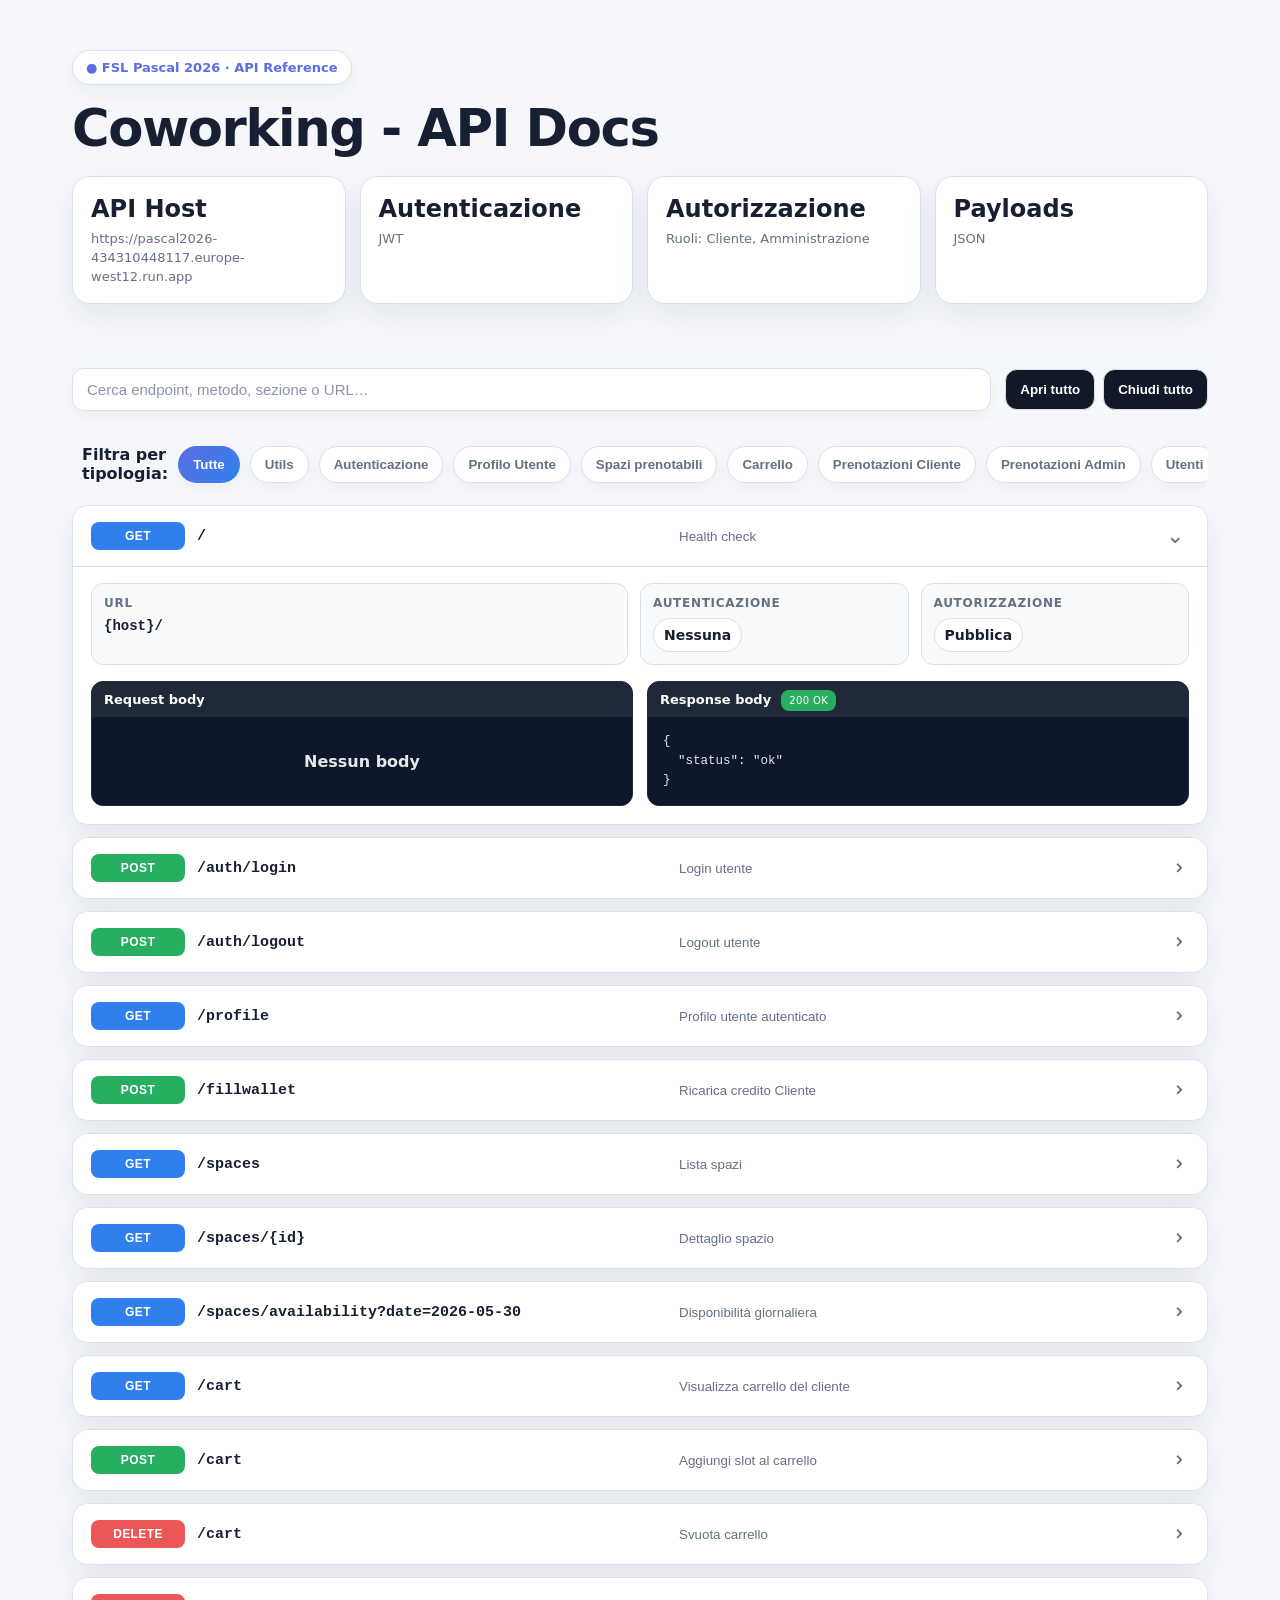
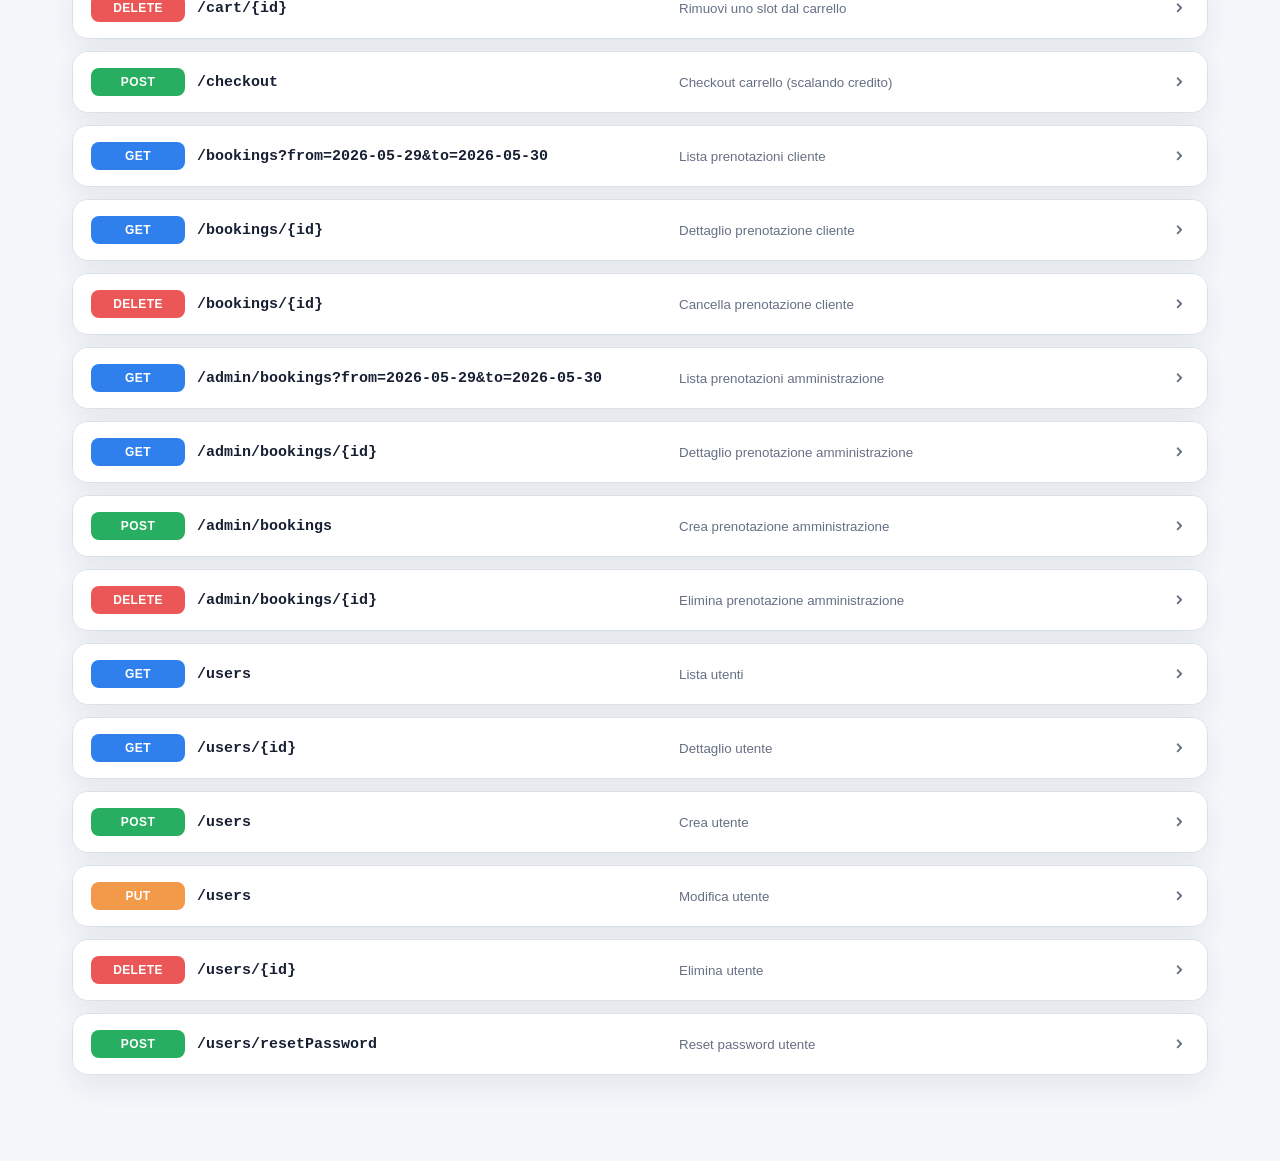
==== ProjectWork/DocumentazioneAPI.html @ 08e490ff "Documentazione API" ====
<!doctype html>
<html lang="it">
<head>
<meta charset="utf-8" />
<meta name="viewport" content="width=device-width,initial-scale=1" />
<title>FSL Pascal 2026 - Coworking API Docs</title>
<style>

:root {
  --bg: #f5f7fb;
  --panel: #ffffff;
  --panel-soft: #f8fafc;
  --text: #172033;
  --muted: #657084;
  --border: #d9e0ec;
  --shadow: 0 12px 30px rgba(20, 33, 61, .08);
  --get: #2f80ed;
  --post: #27ae60;
  --put: #f2994a;
  --delete: #eb5757;
  --dark: #111827;
  --code: #0f172a;
  --codeTop: #1f2937;
  --codeText: #e5e7eb;
  --accent: #5b6ee1;
}
* { box-sizing: border-box; }
html { scroll-behavior: smooth; }
body {
  margin: 0;
  font-family: Inter, ui-sans-serif, system-ui, -apple-system, BlinkMacSystemFont, "Segoe UI", sans-serif;
  background: var(--bg);
  color: var(--text);
}
.hero {
  background: linear-gradient(135deg, #ffffff, #eef2ff);
  border: 1px solid var(--border);
  border-radius: 24px;
  padding: 34px;
  box-shadow: var(--shadow);
  margin: 36px auto 26px;
  max-width: 1180px;
  overflow: hidden;
  position: relative;
}
.hero::after {
  content: "";
  position: absolute;
  width: 420px;
  height: 420px;
  border-radius: 999px;
  right: -180px;
  top: -220px;
  background: radial-gradient(circle, rgba(91,110,225,.25), transparent 62%);
  pointer-events: none;
}
.wrap { max-width: 1180px; margin: 0 auto; position: relative; z-index: 1; }
.kicker {
  display: inline-flex;
  gap: 8px;
  align-items: center;
  padding: 9px 13px;
  border: 1px solid var(--border);
  border-radius: 999px;
  background: #fff;
  color: var(--accent);
  font-weight: 800;
  font-size: 13px;
  box-shadow: 0 8px 20px rgba(20,33,61,.05);
}
h1 {
  margin: 18px 0 12px;
  font-size: clamp(30px, 4vw, 54px);
  line-height: 1;
  letter-spacing: -1.4px;
}
.subtitle {
  color: var(--muted);
  max-width: 850px;
  line-height: 1.65;
  margin: 0;
  font-size: 17px;
}
.stats {
  display: grid;
  grid-template-columns: repeat(4, minmax(0, 1fr));
  gap: 14px;
  margin-top: 22px;
}
.stat {
  background: var(--panel);
  border: 1px solid var(--border);
  border-radius: 18px;
  padding: 18px;
  box-shadow: var(--shadow);
}
.stat b { display: block; font-size: 24px; margin-bottom: 5px; color: var(--text); }
.stat span { color: var(--muted); font-size: 13px; }
.toolbar {
  position: sticky;
  top: 0;
  z-index: 10;
  backdrop-filter: blur(16px);
}
.toolbar-inner {
  max-width: 1180px;
  margin: 0 auto;
  padding: 14px 0;
  display: grid;
  grid-template-columns: 1fr auto;
  gap: 14px;
  align-items: center;
}
.search {
  width: 100%;
  border: 1px solid var(--border);
  background: #fff;
  color: var(--text);
  border-radius: 12px;
  padding: 12px 14px;
  font-size: 15px;
  outline: none;
  box-shadow: 0 6px 18px rgba(20,33,61,.04);
}
.search::placeholder { color: #8a94a8; }
.search:focus { border-color: var(--accent); box-shadow: 0 0 0 4px rgba(91,110,225,.12); }
.actions { display: flex; gap: 8px; flex-wrap: wrap; }
.action {
  border: 1px solid var(--border);
  background: var(--dark);
  color: white;
  border-radius: 12px;
  padding: 12px 14px;
  cursor: pointer;
  font-weight: 800;
}
.action:hover { filter: brightness(1.08); }
.main { max-width: 1180px; margin: 50px auto; padding: 0 22px 24px; }
header { margin: 50px 0;}
.nav { display: flex; align-items: center; gap: 10px; overflow: auto; padding: 10px; margin: 10px 0; border-radius: 16px; }
.nav-pill {
  white-space: nowrap;
  border: 1px solid var(--border);
  color: var(--muted);
  background: #fff;
  padding: 10px 14px;
  border-radius: 999px;
  cursor: pointer;
  font-weight: 800;
  box-shadow: 0 6px 18px rgba(20,33,61,.04);
}
.nav-pill.active, .nav-pill:hover { color: #fff; background: linear-gradient(135deg, var(--accent), var(--get)); border-color: transparent; }
.endpoint-card {
  background: var(--panel);
  border: 1px solid var(--border);
  border-radius: 16px;
  margin: 12px 0;
  box-shadow: var(--shadow);
  overflow: hidden;
}
.endpoint-card.hidden { display: none; }
.endpoint-head {
  width: 100%;
  display: grid;
  grid-template-columns: 94px minmax(180px, 1fr) minmax(180px, 1fr) 28px;
  gap: 12px;
  align-items: center;
  border: 0;
  background: white;
  cursor: pointer;
  padding: 16px 18px;
  text-align: left;
  color: var(--text);
}
.endpoint-head:hover { background: #f8fafc; }
.verb {
  color: white;
  border-radius: 8px;
  padding: 7px 10px;
  text-align: center;
  font-size: 12px;
  font-weight: 900;
  letter-spacing: .4px;
  min-width: 74px;
}
.response {
  color: white;
  border-radius: 8px;
  padding: 5px 8px;
  text-align: center;
  font-size: 10px;
  font-weight: 400;
  letter-spacing: .4px;
  min-width: 74px;
  margin: 0 10px;
}
.verb.get { background: var(--get); }
.verb.post, .response.ok { background: var(--post); }
.verb.put { background: var(--put); }
.verb.delete { background: var(--delete); }
.path {
  font-family: ui-monospace, SFMono-Regular, Menlo, Monaco, Consolas, monospace;
  font-weight: 800;
  font-size: 15px;
  color: var(--text);
  word-break: break-all;
}
.summary { color: var(--muted); line-height: 1.45; }
.chev { color: var(--muted); font-size: 22px; transform: rotate(-90deg); transition: transform .2s; text-align: center; }
.endpoint-card.open .chev { transform: rotate(0deg); }
.endpoint-body { display: none; padding: 0 18px 18px; border-top: 1px solid var(--border); background: #fff; }
.endpoint-card.open .endpoint-body { display: block; }
.info-grid { display: grid; grid-template-columns: 2fr 1fr 1fr; gap: 12px; margin: 16px 0; }
.info-box, .payload {
  border: 1px solid var(--border);
  background: #f8fafc;
  border-radius: 12px;
  padding: 12px;
  min-width: 0;
}
.label, .payload-title {
  display: block;
  font-size: 12px;
  color: var(--muted);
  text-transform: uppercase;
  letter-spacing: .06em;
  font-weight: 900;
  margin-bottom: 8px;
}
.mono { font-family: ui-monospace, SFMono-Regular, Menlo, Monaco, Consolas, monospace; }
.url { color: var(--text); overflow-wrap: anywhere; font-weight: 800; font-size: 14px; }
.param { color: var(--text); overflow-wrap: anywhere; font-weight: 400; font-size: 12px; margin: 10px 0; }

.auth-chip {
  display: inline-flex;
  align-items: center;
  padding: 8px 10px;
  border-radius: 999px;
  background: #fff;
  border: 1px solid var(--border);
  color: var(--text);
  font-weight: 800;
  font-size: 14px;
}
.payload-grid { display: grid; grid-template-columns: 1fr 1fr; gap: 14px; }
.payload { padding: 0; overflow: hidden; background: var(--code); border-color: #1f2937; }
.payload-title {
  margin: 0;
  background: var(--codeTop);
  color: white;
  padding: 10px 12px;
  font-size: 13px;
  letter-spacing: 0;
  text-transform: none;
}
pre { margin: 0; padding: 15px; overflow: auto; max-height: 480px; background: var(--code); }
code {
  color: var(--codeText);
  font-family: ui-monospace, SFMono-Regular, Menlo, Monaco, Consolas, monospace;
  font-size: 12.5px;
  line-height: 1.55;
  white-space: pre;
}
.empty {
  display: flex;
  align-items: center;
  justify-content: center;
  min-height: 88px;
  color: var(--codeText);
  font-weight: 800;
  background: var(--code);
  padding: 15px;
}
.footer { color: var(--muted); text-align: center; padding: 34px 22px 48px; }
@media (max-width: 900px) {
  .hero { margin: 20px; padding: 26px; }
  .stats, .payload-grid, .info-grid { grid-template-columns: 1fr; }
  .toolbar-inner { grid-template-columns: 1fr; }
  .endpoint-head { grid-template-columns: 78px 1fr 28px; }
  .summary { grid-column: 2 / 3; }
}
@media (max-width: 560px) {
  .main { padding: 0 14px 20px; }
  .endpoint-head { grid-template-columns: 1fr 28px; gap: 8px; }
  .verb, .path, .summary { grid-column: 1 / 2; }
}
@media print {
  .toolbar, .nav, .actions { display: none; }
  body { background: white; }
  .hero, .endpoint-card { box-shadow: none; break-inside: avoid; }
  .endpoint-body { display: block !important; }
}

</style>
</head>
<body>

<main class="main">

<header>
  <div class="wrap">
    <div class="kicker">● FSL Pascal 2026 · API Reference</div>
    <h1>Coworking - API Docs</h1>
    <div class="stats">
      <div class="stat"><b>API Host</b><span>https://pascal2026-434310448117.europe-west12.run.app</span></div>
      <div class="stat"><b>Autenticazione</b><span>JWT</span></div>
      <div class="stat"><b>Autorizzazione</b><span>Ruoli: Cliente, Amministrazione</span></div>
      <div class="stat"><b>Payloads</b><span>JSON</span></div>
    </div>
  </div>
</header>
<div class="toolbar">
  <div class="toolbar-inner"><input id="search" class="search" placeholder="Cerca endpoint, metodo, sezione o URL…" /><div class="actions"><button class="action" id="expandAll">Apri tutto</button><button class="action" id="collapseAll">Chiudi tutto</button></div></div>
</div>
  <nav class="nav"><b>Filtra per tipologia:</b><button class="nav-pill active" data-filter="all">Tutte</button><button class="nav-pill" data-filter="Sistema">Utils</button><button class="nav-pill" data-filter="Autenticazione">Autenticazione</button><button class="nav-pill" data-filter="Profilo">Profilo Utente</button><button class="nav-pill" data-filter="Spazi">Spazi prenotabili</button><button class="nav-pill" data-filter="Carrello">Carrello</button><button class="nav-pill" data-filter="Prenotazioni Cliente">Prenotazioni Cliente</button><button class="nav-pill" data-filter="Prenotazioni Admin">Prenotazioni Admin</button><button class="nav-pill" data-filter="Utenti">Utenti</button></nav>
  <section id="endpoints">
    <article class="endpoint-card" data-group="Sistema" data-method="GET" data-search="sistema get / health check">
      <button class="endpoint-head" aria-expanded="false">
        <span class="verb get">GET</span>
        <span class="path">/</span>
        <span class="summary">Health check</span>
        <span class="chev">⌄</span>
      </button>
      <div class="endpoint-body">
        <div class="info-grid">
          <section class="info-box wide">
            <div class="label">URL</div>
            <div class="mono url">{host}/</div>
          </section>
          <section class="info-box">
            <div class="label">Autenticazione</div>
            <div class="auth-chip">Nessuna</div>
          </section>
          <section class="info-box">
            <div class="label">Autorizzazione</div>
            <div class="auth-chip">Pubblica</div>
          </section>          
        </div>
        <div class="payload-grid">
          <section class="payload"><div class="payload-title">Request body</div><div class="empty">Nessun body</div></section>
          <section class="payload"><div class="payload-title">Response body<span class="response ok">200 OK</span></div><pre><code>{
  &quot;status&quot;: &quot;ok&quot;
}</code></pre></section>
        </div>
      </div>
    </article>
    
    <article class="endpoint-card" data-group="Autenticazione" data-method="POST" data-search="autenticazione post /auth/login login utente">
      <button class="endpoint-head" aria-expanded="false">
        <span class="verb post">POST</span>
        <span class="path">/auth/login</span>
        <span class="summary">Login utente</span>
        <span class="chev">⌄</span>
      </button>
      <div class="endpoint-body">
        <div class="info-grid">
          <section class="info-box wide">
            <div class="label">URL</div>
            <div class="mono url">{host}/auth/login</div>
          </section>
          <section class="info-box">
            <div class="label">Autenticazione</div>
            <div class="auth-chip">Nessuna</div>
          </section>
          <section class="info-box">
            <div class="label">Autorizzazione</div>
            <div class="auth-chip">Pubblica</div>
          </section>           
        </div>
        <div class="payload-grid">
          <section class="payload"><div class="payload-title">Request body</div><pre><code>{
  &quot;email&quot;: &quot;rossi.mario@gmail.com&quot;,
  &quot;password&quot;: &quot;helloworld&quot;
}</code></pre></section>
          <section class="payload"><div class="payload-title">Response body<span class="response ok">200 OK</span></div><pre><code>{
  &quot;token&quot;: &quot;eyJhbGciOiJIUzI1NiIsInR5cCI6...&quot;
}</code></pre></section>
        </div>
      </div>
    </article>
    
    <article class="endpoint-card" data-group="Autenticazione" data-method="POST" data-search="autenticazione post /auth/logout logout utente">
      <button class="endpoint-head" aria-expanded="false">
        <span class="verb post">POST</span>
        <span class="path">/auth/logout</span>
        <span class="summary">Logout utente</span>
        <span class="chev">⌄</span>
      </button>
      <div class="endpoint-body">
        <div class="info-grid">
          <section class="info-box wide">
            <div class="label">URL</div>
            <div class="mono url">{host}/auth/logout</div>
          </section>
          <section class="info-box">
            <div class="label">Autenticazione</div>
            <div class="auth-chip">Bearer JWT</div>
          </section>
          <section class="info-box">
            <div class="label">Autorizzazione</div>
            <div class="auth-chip">Cliente</div>
            <div class="auth-chip">Amministrazione</div>
          </section> 
        </div>
        <div class="payload-grid">
          <section class="payload"><div class="payload-title">Request body</div><div class="empty">Nessun body</div></section>
          <section class="payload"><div class="payload-title">Response body<span class="response ok">200 OK</span></div><div class="empty">Nessun body</div></section>
        </div>
      </div>
    </article>
    
    <article class="endpoint-card" data-group="Profilo" data-method="GET" data-search="profilo get /profile profilo utente autenticato">
      <button class="endpoint-head" aria-expanded="false">
        <span class="verb get">GET</span>
        <span class="path">/profile</span>
        <span class="summary">Profilo utente autenticato</span>
        <span class="chev">⌄</span>
      </button>
      <div class="endpoint-body">
        <div class="info-grid">
          <section class="info-box wide">
            <div class="label">URL</div>
            <div class="mono url">{host}/profile</div>
          </section>
          <section class="info-box">
            <div class="label">Autenticazione</div>
            <div class="auth-chip">Bearer JWT</div>
          </section>
          <section class="info-box">
            <div class="label">Autorizzazione</div>
            <div class="auth-chip">Cliente</div>
            <div class="auth-chip">Amministrazione</div>
          </section> 
        </div>
        <div class="payload-grid">
          <section class="payload"><div class="payload-title">Request body</div><div class="empty">Nessun body</div></section>
          <section class="payload"><div class="payload-title">Response body<span class="response ok">200 OK</span></div><pre><code>{
  &quot;id&quot;: 1,
  &quot;firstName&quot;: &quot;Mario&quot;,
  &quot;lastName&quot;: &quot;Rossi&quot;,
  &quot;email&quot;: &quot;rossi.mario@gmail.com&quot;,
  &quot;credit&quot;: 100,
  &quot;role&quot;: &quot;Cliente&quot;
}</code></pre></section>
        </div>
      </div>
    </article>
    
    <article class="endpoint-card" data-group="Profilo" data-method="POST" data-search="profilo post /fillwallet ricarica credito">
      <button class="endpoint-head" aria-expanded="false">
        <span class="verb post">POST</span>
        <span class="path">/fillwallet</span>
        <span class="summary">Ricarica credito Cliente</span>
        <span class="chev">⌄</span>
      </button>
      <div class="endpoint-body">
        <div class="info-grid">
          <section class="info-box wide">
            <div class="label">URL</div>
            <div class="mono url">{host}/fillwallet</div>
          </section>
          <section class="info-box">
            <div class="label">Autenticazione</div>
            <div class="auth-chip">Bearer JWT</div>
          </section>
          <section class="info-box">
            <div class="label">Autorizzazione</div>
            <div class="auth-chip">Cliente</div>
          </section>              
        </div>
        <div class="payload-grid">
          <section class="payload"><div class="payload-title">Request body</div><pre><code>{
  &quot;amount&quot;: 100
}</code></pre></section>
          <section class="payload"><div class="payload-title">Response body<span class="response ok">200 OK</span></div><pre><code>{
  &quot;id&quot;: 1,
  &quot;firstName&quot;: &quot;Mario&quot;,
  &quot;lastName&quot;: &quot;Rossi&quot;,
  &quot;email&quot;: &quot;rossi.mario@gmail.com&quot;,
  &quot;credit&quot;: 200,
  &quot;role&quot;: &quot;Cliente&quot;
}</code></pre></section>
        </div>
      </div>
    </article>
    
    <article class="endpoint-card" data-group="Spazi" data-method="GET" data-search="spazi get /spaces lista spazi">
      <button class="endpoint-head" aria-expanded="false">
        <span class="verb get">GET</span>
        <span class="path">/spaces</span>
        <span class="summary">Lista spazi</span>
        <span class="chev">⌄</span>
      </button>
      <div class="endpoint-body">
        <div class="info-grid">
          <section class="info-box wide">
            <div class="label">URL</div>
            <div class="mono url">{host}/spaces</div>
          </section>
          <section class="info-box">
            <div class="label">Autenticazione</div>
            <div class="auth-chip">Bearer JWT</div>
          </section>
          <section class="info-box">
            <div class="label">Autorizzazione</div>
            <div class="auth-chip">Cliente</div>
            <div class="auth-chip">Amministrazione</div>
          </section> 
        </div>
        <div class="payload-grid">
          <section class="payload"><div class="payload-title">Request body</div><div class="empty">Nessun body</div></section>
          <section class="payload"><div class="payload-title">Response body<span class="response ok">200 OK</span></div><pre><code>[
  {
    &quot;id&quot;: 1,
    &quot;name&quot;: &quot;Sala Riunioni Grande&quot;,
    &quot;people&quot;: 12,
    &quot;slotPrice&quot;: 40,
    &quot;type&quot;: &quot;Sala Riunioni&quot;
  }
]</code></pre></section>
        </div>
      </div>
    </article>
    
    <article class="endpoint-card" data-group="Spazi" data-method="GET" data-search="spazi get /spaces/{id} dettaglio spazio">
      <button class="endpoint-head" aria-expanded="false">
        <span class="verb get">GET</span>
        <span class="path">/spaces/{id}</span>
        <span class="summary">Dettaglio spazio</span>
        <span class="chev">⌄</span>
      </button>
      <div class="endpoint-body">
        <div class="info-grid">
          <section class="info-box wide">
            <div class="label">URL</div>
            <div class="mono url">{host}/spaces/{id}</div>
            <div class="mono param">{id} = id dello spazio</div>
          </section>
          <section class="info-box">
            <div class="label">Autenticazione</div>
            <div class="auth-chip">Bearer JWT</div>
          </section>
          <section class="info-box">
            <div class="label">Autorizzazione</div>
            <div class="auth-chip">Cliente</div>
            <div class="auth-chip">Amministrazione</div>
          </section> 
        </div>
        <div class="payload-grid">
          <section class="payload"><div class="payload-title">Request body</div><div class="empty">Nessun body</div></section>
          <section class="payload"><div class="payload-title">Response body<span class="response ok">200 OK</span></div><pre><code>{
  &quot;id&quot;: 1,
  &quot;name&quot;: &quot;Sala Riunioni Grande&quot;,
  &quot;people&quot;: 12,
  &quot;slotPrice&quot;: 40,
  &quot;type&quot;: &quot;Sala Riunioni&quot;
}</code></pre></section>
        </div>
      </div>
    </article>
    
    <article class="endpoint-card" data-group="Spazi" data-method="GET" data-search="spazi get /spaces/availability?date=2026-05-30 disponibilità giornaliera">
      <button class="endpoint-head" aria-expanded="false">
        <span class="verb get">GET</span>
        <span class="path">/spaces/availability?date=2026-05-30</span>
        <span class="summary">Disponibilità giornaliera</span>
        <span class="chev">⌄</span>
      </button>
      <div class="endpoint-body">
        <div class="info-grid">
          <section class="info-box wide">
            <div class="label">URL</div>
            <div class="mono url">{host}/spaces/availability?date=2026-05-30</div>
            <div class="mono param">date = data di cui restituire la desponibilità</div>
          </section>
          <section class="info-box">
            <div class="label">Autenticazione</div>
            <div class="auth-chip">Bearer JWT</div>
          </section>
          <section class="info-box">
            <div class="label">Autorizzazione</div>
            <div class="auth-chip">Cliente</div>
            <div class="auth-chip">Amministrazione</div>
          </section> 
        </div>
        <div class="payload-grid">
          <section class="payload"><div class="payload-title">Request body</div><div class="empty">Nessun body</div></section>
          <section class="payload"><div class="payload-title">Response body<span class="response ok">200 OK</span></div><pre><code>[
  {
    &quot;id&quot;: 1,
    &quot;name&quot;: &quot;Sala Riunioni Grande&quot;,
    &quot;people&quot;: 12,
    &quot;slotPrice&quot;: 40,
    &quot;type&quot;: &quot;Sala Riunioni&quot;,
    &quot;slots&quot;: [
      {
        &quot;id&quot;: 9,
        &quot;start&quot;: &quot;2026-05-30T09:00:00&quot;,
        &quot;end&quot;: &quot;2026-05-30T10:00:00&quot;,
        &quot;available&quot;: true
      }
    ]
  }
]</code></pre></section>
        </div>
      </div>
    </article>
    
    <article class="endpoint-card" data-group="Carrello" data-method="GET" data-search="carrello get /cart visualizza carrello">
      <button class="endpoint-head" aria-expanded="false">
        <span class="verb get">GET</span>
        <span class="path">/cart</span>
        <span class="summary">Visualizza carrello del cliente</span>
        <span class="chev">⌄</span>
      </button>
      <div class="endpoint-body">
        <div class="info-grid">
          <section class="info-box wide">
            <div class="label">URL</div>
            <div class="mono url">{host}/cart</div>
          </section>
          <section class="info-box">
            <div class="label">Autenticazione</div>
            <div class="auth-chip">Bearer JWT</div>
          </section>
          <section class="info-box">
            <div class="label">Autorizzazione</div>
            <div class="auth-chip">Cliente</div>
          </section>    
        </div>
        <div class="payload-grid">
          <section class="payload"><div class="payload-title">Request body</div><div class="empty">Nessun body</div></section>
          <section class="payload"><div class="payload-title">Response body<span class="response ok">200 OK</span></div><pre><code>[
  {
    &quot;id&quot;: 1,
    &quot;name&quot;: &quot;Sala Riunioni Grande&quot;,
    &quot;people&quot;: 12,
    &quot;slotPrice&quot;: 40,
    &quot;type&quot;: &quot;Sala Riunioni&quot;,
    &quot;slots&quot;: [
      {
        &quot;id&quot;: 10,
        &quot;start&quot;: &quot;2026-05-30T10:00:00&quot;,
        &quot;end&quot;: &quot;2026-05-30T11:00:00&quot;,
        &quot;available&quot;: false
      }
    ]
  }
]</code></pre></section>
        </div>
      </div>
    </article>
    
    <article class="endpoint-card" data-group="Carrello" data-method="POST" data-search="carrello post /cart aggiungi slot al carrello">
      <button class="endpoint-head" aria-expanded="false">
        <span class="verb post">POST</span>
        <span class="path">/cart</span>
        <span class="summary">Aggiungi slot al carrello</span>
        <span class="chev">⌄</span>
      </button>
      <div class="endpoint-body">
        <div class="info-grid">
          <section class="info-box wide">
            <div class="label">URL</div>
            <div class="mono url">{host}/cart</div>
          </section>
          <section class="info-box">
            <div class="label">Autenticazione</div>
            <div class="auth-chip">Bearer JWT</div>
          </section>
          <section class="info-box">
            <div class="label">Autorizzazione</div>
            <div class="auth-chip">Cliente</div>
          </section>    
        </div>
        <div class="payload-grid">
          <section class="payload"><div class="payload-title">Request body</div><pre><code>{
  &quot;id&quot;: 10  //id dello slot
}</code></section>
          <section class="payload"><div class="payload-title">Response body<span class="response ok">200 OK</span></div><pre><code>[
  {
    &quot;id&quot;: 1,
    &quot;name&quot;: &quot;Sala Riunioni Grande&quot;,
    &quot;people&quot;: 12,
    &quot;slotPrice&quot;: 40,
    &quot;type&quot;: &quot;Sala Riunioni&quot;,
    &quot;slots&quot;: [
      {
        &quot;id&quot;: 10,
        &quot;start&quot;: &quot;2026-05-30T10:00:00&quot;,
        &quot;end&quot;: &quot;2026-05-30T11:00:00&quot;,
        &quot;available&quot;: false
      }
    ]
  }
]</code></pre></section>
        </div>
      </div>
    </article>
    
    <article class="endpoint-card" data-group="Carrello" data-method="DELETE" data-search="carrello delete /cart svuota carrello">
      <button class="endpoint-head" aria-expanded="false">
        <span class="verb delete">DELETE</span>
        <span class="path">/cart</span>
        <span class="summary">Svuota carrello</span>
        <span class="chev">⌄</span>
      </button>
      <div class="endpoint-body">
        <div class="info-grid">
          <section class="info-box wide">
            <div class="label">URL</div>
            <div class="mono url">{host}/cart</div>
          </section>
          <section class="info-box">
            <div class="label">Autenticazione</div>
            <div class="auth-chip">Bearer JWT</div>
          </section>
          <section class="info-box">
            <div class="label">Autorizzazione</div>
            <div class="auth-chip">Cliente</div>
          </section>    
        </div>
        <div class="payload-grid">
          <section class="payload"><div class="payload-title">Request body</div><div class="empty">Nessun body</div></section>
          <section class="payload"><div class="payload-title">Response body<span class="response ok">200 OK</span></div><div class="empty">Nessun body</div></section>
        </div>
      </div>
    </article>
    
    <article class="endpoint-card" data-group="Carrello" data-method="DELETE" data-search="carrello delete /cart/{id} rimuovi uno slot dal carrello">
      <button class="endpoint-head" aria-expanded="false">
        <span class="verb delete">DELETE</span>
        <span class="path">/cart/{id}</span>
        <span class="summary">Rimuovi uno slot dal carrello</span>
        <span class="chev">⌄</span>
      </button>
      <div class="endpoint-body">
        <div class="info-grid">
          <section class="info-box wide">
            <div class="label">URL</div>
            <div class="mono url">{host}/cart/{id}</div>
            <div class="mono param">{id} = id dello slot</div>
          </section>
          <section class="info-box">
            <div class="label">Autenticazione</div>
            <div class="auth-chip">Bearer JWT</div>
          </section>
          <section class="info-box">
            <div class="label">Autorizzazione</div>
            <div class="auth-chip">Cliente</div>
          </section>    
        </div>
        <div class="payload-grid">
          <section class="payload"><div class="payload-title">Request body</div><div class="empty">Nessun body</div></section>
          <section class="payload"><div class="payload-title">Response body<span class="response ok">200 OK</span></div><div class="empty">Nessun body</div></section>
        </div>
      </div>
    </article>
    
    <article class="endpoint-card" data-group="Carrello" data-method="POST" data-search="carrello post /checkout checkout carrello">
      <button class="endpoint-head" aria-expanded="false">
        <span class="verb post">POST</span>
        <span class="path">/checkout</span>
        <span class="summary">Checkout carrello (scalando credito)</span>
        <span class="chev">⌄</span>
      </button>
      <div class="endpoint-body">
        <div class="info-grid">
          <section class="info-box wide">
            <div class="label">URL</div>
            <div class="mono url">{host}/checkout</div>
          </section>
          <section class="info-box">
            <div class="label">Autenticazione</div>
            <div class="auth-chip">Bearer JWT</div>
          </section>
          <section class="info-box">
            <div class="label">Autorizzazione</div>
            <div class="auth-chip">Cliente</div>
          </section>    
        </div>
        <div class="payload-grid">
          <section class="payload"><div class="payload-title">Request body</div><div class="empty">Nessun body</div></section>
          <section class="payload"><div class="payload-title">Response body<span class="response ok">200 OK</span></div><div class="empty">Nessun body</div></section>
        </div>
      </div>
    </article>
    
    <article class="endpoint-card" data-group="Prenotazioni Cliente" data-method="GET" data-search="prenotazioni cliente get /bookings?from=2026-05-29&amp;to=2026-05-30 lista prenotazioni cliente">
      <button class="endpoint-head" aria-expanded="false">
        <span class="verb get">GET</span>
        <span class="path">/bookings?from=2026-05-29&amp;to=2026-05-30</span>
        <span class="summary">Lista prenotazioni cliente</span>
        <span class="chev">⌄</span>
      </button>
      <div class="endpoint-body">
        <div class="info-grid">
          <section class="info-box wide">
            <div class="label">URL</div>
            <div class="mono url">{host}/bookings?from=2026-05-29&amp;to=2026-05-30</div>
            <div class="mono param">from, to = range di date da visualizzare</div>
          </section>
          <section class="info-box">
            <div class="label">Autenticazione</div>
            <div class="auth-chip">Bearer JWT</div>
          </section>
          <section class="info-box">
            <div class="label">Autorizzazione</div>
            <div class="auth-chip">Cliente</div>
          </section>    
        </div>
        <div class="payload-grid">
          <section class="payload"><div class="payload-title">Request body</div><div class="empty">Nessun body</div></section>
          <section class="payload"><div class="payload-title">Response body<span class="response ok">200 OK</span></div><pre><code>[
  {
    &quot;id&quot;: 1,
    &quot;name&quot;: &quot;Sala Riunioni Grande&quot;,
    &quot;people&quot;: 12,
    &quot;slotPrice&quot;: 40,
    &quot;type&quot;: &quot;Sala Riunioni&quot;,
    &quot;slots&quot;: [
      {
        &quot;id&quot;: 9,
        &quot;start&quot;: &quot;2026-05-30T09:00:00&quot;,
        &quot;end&quot;: &quot;2026-05-30T10:00:00&quot;,
        &quot;available&quot;: false
      }
    ]
  }
]</code></pre></section>
        </div>
      </div>
    </article>
    
    <article class="endpoint-card" data-group="Prenotazioni Cliente" data-method="GET" data-search="prenotazioni cliente get /bookings/{id} dettaglio prenotazione cliente">
      <button class="endpoint-head" aria-expanded="false">
        <span class="verb get">GET</span>
        <span class="path">/bookings/{id}</span>
        <span class="summary">Dettaglio prenotazione cliente</span>
        <span class="chev">⌄</span>
      </button>
      <div class="endpoint-body">
        <div class="info-grid">
          <section class="info-box wide">
            <div class="label">URL</div>
            <div class="mono url">{host}/bookings/{id}</div>
            <div class="mono param">{id} = id dello slot</div>
          </section>
          <section class="info-box">
            <div class="label">Autenticazione</div>
            <div class="auth-chip">Bearer JWT</div>
          </section>
          <section class="info-box">
            <div class="label">Autorizzazione</div>
            <div class="auth-chip">Cliente</div>
          </section>    
        </div>
        <div class="payload-grid">
          <section class="payload"><div class="payload-title">Request body</div><div class="empty">Nessun body</div></section>
          <section class="payload"><div class="payload-title">Response body<span class="response ok">200 OK</span></div><pre><code>[
  {
    &quot;id&quot;: 1,
    &quot;name&quot;: &quot;Sala Riunioni Grande&quot;,
    &quot;people&quot;: 12,
    &quot;slotPrice&quot;: 40,
    &quot;type&quot;: &quot;Sala Riunioni&quot;,
    &quot;slots&quot;: [
      {
        &quot;id&quot;: 9,
        &quot;start&quot;: &quot;2026-05-30T09:00:00&quot;,
        &quot;end&quot;: &quot;2026-05-30T10:00:00&quot;,
        &quot;available&quot;: false
      }
    ]
  }
]</code></pre></section>
        </div>
      </div>
    </article>
    
    <article class="endpoint-card" data-group="Prenotazioni Cliente" data-method="DELETE" data-search="prenotazioni cliente delete /bookings/{id} cancella prenotazione cliente">
      <button class="endpoint-head" aria-expanded="false">
        <span class="verb delete">DELETE</span>
        <span class="path">/bookings/{id}</span>
        <span class="summary">Cancella prenotazione cliente</span>
        <span class="chev">⌄</span>
      </button>
      <div class="endpoint-body">
        <div class="info-grid">
          <section class="info-box wide">
            <div class="label">URL</div>
            <div class="mono url">{host}/bookings/{id}</div>
            <div class="mono param">{id} = id dello slot da cancellare</div>
          </section>
          <section class="info-box">
            <div class="label">Autenticazione</div>
            <div class="auth-chip">Bearer JWT</div>
          </section>
          <section class="info-box">
            <div class="label">Autorizzazione</div>
            <div class="auth-chip">Cliente</div>
          </section>    
        </div>
        <div class="payload-grid">
          <section class="payload"><div class="payload-title">Request body</div><div class="empty">Nessun body</div></section>
          <section class="payload"><div class="payload-title">Response body<span class="response ok">200 OK</span></div><div class="empty">Nessun body</div></section>
        </div>
      </div>
    </article>
    
    <article class="endpoint-card" data-group="Prenotazioni Admin" data-method="GET" data-search="prenotazioni admin get /admin/bookings?from=2026-05-29&amp;to=2026-05-30 lista prenotazioni amministrazione">
      <button class="endpoint-head" aria-expanded="false">
        <span class="verb get">GET</span>
        <span class="path">/admin/bookings?from=2026-05-29&amp;to=2026-05-30</span>
        <span class="summary">Lista prenotazioni amministrazione</span>
        <span class="chev">⌄</span>
      </button>
      <div class="endpoint-body">
        <div class="info-grid">
          <section class="info-box wide">
            <div class="label">URL</div>
            <div class="mono url">{host}/admin/bookings?from=2026-05-29&amp;to=2026-05-30</div>
            <div class="mono param">from, to = range di date da visualizzare</div>
          </section>
          <section class="info-box">
            <div class="label">Autenticazione</div>
            <div class="auth-chip">Bearer JWT</div>
          </section>
          <section class="info-box">
            <div class="label">Autorizzazione</div>
            <div class="auth-chip">Amministrazione</div>
          </section>           
        </div>
        <div class="payload-grid">
          <section class="payload"><div class="payload-title">Request body</div><div class="empty">Nessun body</div></section>
          <section class="payload"><div class="payload-title">Response body<span class="response ok">200 OK</span></div><pre><code>[
  {
    &quot;id&quot;: 9,
    &quot;start&quot;: &quot;2026-05-30T09:00:00&quot;,
    &quot;end&quot;: &quot;2026-05-30T10:00:00&quot;,
    &quot;space&quot;: {
      &quot;id&quot;: 1,
      &quot;name&quot;: &quot;Sala Riunioni Grande&quot;,
      &quot;type&quot;: &quot;Sala Riunioni&quot;,
      &quot;people&quot;: 12,
      &quot;slotPrice&quot;: 40
    },
    &quot;user&quot;: {
      &quot;id&quot;: 1,
      &quot;firstName&quot;: &quot;Mario&quot;,
      &quot;lastName&quot;: &quot;Rossi&quot;,
      &quot;email&quot;: &quot;rossi.mario@gmail.com&quot;,
      &quot;credit&quot;: 100,
      &quot;role&quot;: &quot;Cliente&quot;
    }
  }
]</code></pre></section>
        </div>
      </div>
    </article>
    
    <article class="endpoint-card" data-group="Prenotazioni Admin" data-method="GET" data-search="prenotazioni admin get /admin/bookings/{id} dettaglio prenotazione amministrazione">
      <button class="endpoint-head" aria-expanded="false">
        <span class="verb get">GET</span>
        <span class="path">/admin/bookings/{id}</span>
        <span class="summary">Dettaglio prenotazione amministrazione</span>
        <span class="chev">⌄</span>
      </button>
      <div class="endpoint-body">
        <div class="info-grid">
          <section class="info-box wide">
            <div class="label">URL</div>
            <div class="mono url">{host}/admin/bookings/{id}</div>
            <div class="mono param">{id} = id dello slot</div>
          </section>
          <section class="info-box">
            <div class="label">Autenticazione</div>
            <div class="auth-chip">Bearer JWT</div>
          </section>
          <section class="info-box">
            <div class="label">Autorizzazione</div>
            <div class="auth-chip">Amministrazione</div>
          </section> 
        </div>
        <div class="payload-grid">
          <section class="payload"><div class="payload-title">Request body</div><div class="empty">Nessun body</div></section>
          <section class="payload"><div class="payload-title">Response body<span class="response ok">200 OK</span></div><pre><code>{
  &quot;id&quot;: 9,
  &quot;start&quot;: &quot;2026-05-30T09:00:00&quot;,
  &quot;end&quot;: &quot;2026-05-30T10:00:00&quot;,
  &quot;space&quot;: {
    &quot;id&quot;: 1,
    &quot;name&quot;: &quot;Sala Riunioni Grande&quot;,
    &quot;type&quot;: &quot;Sala Riunioni&quot;,
    &quot;people&quot;: 12,
    &quot;slotPrice&quot;: 40
  },
  &quot;user&quot;: {
    &quot;id&quot;: 1,
    &quot;firstName&quot;: &quot;Mario&quot;,
    &quot;lastName&quot;: &quot;Rossi&quot;,
    &quot;email&quot;: &quot;rossi.mario@gmail.com&quot;,
    &quot;credit&quot;: 100,
    &quot;role&quot;: &quot;Cliente&quot;
  }
}</code></pre></section>
        </div>
      </div>
    </article>
    
    <article class="endpoint-card" data-group="Prenotazioni Admin" data-method="POST" data-search="prenotazioni admin post /admin/bookings crea prenotazione amministrazione">
      <button class="endpoint-head" aria-expanded="false">
        <span class="verb post">POST</span>
        <span class="path">/admin/bookings</span>
        <span class="summary">Crea prenotazione amministrazione</span>
        <span class="chev">⌄</span>
      </button>
      <div class="endpoint-body">
        <div class="info-grid">
          <section class="info-box wide">
            <div class="label">URL</div>
            <div class="mono url">{host}/admin/bookings</div>
          </section>
          <section class="info-box">
            <div class="label">Autenticazione</div>
            <div class="auth-chip">Bearer JWT</div>
          </section>
          <section class="info-box">
            <div class="label">Autorizzazione</div>
            <div class="auth-chip">Amministrazione</div>
          </section> 
        </div>
        <div class="payload-grid">
          <section class="payload"><div class="payload-title">Request body</div><pre><code>{
  &quot;userId&quot;: 1,
  &quot;slotId&quot;: 9
}</code></pre></section>
          <section class="payload"><div class="payload-title">Response body<span class="response ok">200 OK</span></div><div class="empty">Nessun body</div></section>
        </div>
      </div>
    </article>
    
    <article class="endpoint-card" data-group="Prenotazioni Admin" data-method="DELETE" data-search="prenotazioni admin delete /admin/bookings/{id} elimina prenotazione amministrazione">
      <button class="endpoint-head" aria-expanded="false">
        <span class="verb delete">DELETE</span>
        <span class="path">/admin/bookings/{id}</span>
        <span class="summary">Elimina prenotazione amministrazione</span>
        <span class="chev">⌄</span>
      </button>
      <div class="endpoint-body">
        <div class="info-grid">
          <section class="info-box wide">
            <div class="label">URL</div>
            <div class="mono url">{host}/admin/bookings/{id}</div>
            <div class="mono param">{id} = id dello slot</div>
          </section>
          <section class="info-box">
            <div class="label">Autenticazione</div>
            <div class="auth-chip">Bearer JWT</div>
          </section>
          <section class="info-box">
            <div class="label">Autorizzazione</div>
            <div class="auth-chip">Amministrazione</div>
          </section> 
        </div>
        <div class="payload-grid">
          <section class="payload"><div class="payload-title">Request body</div><div class="empty">Nessun body</div></section>
          <section class="payload"><div class="payload-title">Response body<span class="response ok">200 OK</span></div><div class="empty">Nessun body</div></section>
        </div>
      </div>
    </article>
    
    <article class="endpoint-card" data-group="Utenti" data-method="GET" data-search="utenti get /users lista utenti">
      <button class="endpoint-head" aria-expanded="false">
        <span class="verb get">GET</span>
        <span class="path">/users</span>
        <span class="summary">Lista utenti</span>
        <span class="chev">⌄</span>
      </button>
      <div class="endpoint-body">
        <div class="info-grid">
          <section class="info-box wide">
            <div class="label">URL</div>
            <div class="mono url">{host}/users</div>
          </section>
          <section class="info-box">
            <div class="label">Autenticazione</div>
            <div class="auth-chip">Bearer JWT</div>
          </section>
          <section class="info-box">
            <div class="label">Autorizzazione</div>
            <div class="auth-chip">Amministrazione</div>
          </section> 
        </div>
        <div class="payload-grid">
          <section class="payload"><div class="payload-title">Request body</div><div class="empty">Nessun body</div></section>
          <section class="payload"><div class="payload-title">Response body<span class="response ok">200 OK</span></div><pre><code>[
  {
    &quot;id&quot;: 1,
    &quot;firstName&quot;: &quot;Mario&quot;,
    &quot;lastName&quot;: &quot;Rossi&quot;,
    &quot;email&quot;: &quot;rossi.mario@gmail.com&quot;,
    &quot;credit&quot;: 100,
    &quot;role&quot;: &quot;Cliente&quot;
  }
]</code></pre></section>
        </div>
      </div>
    </article>
    
    <article class="endpoint-card" data-group="Utenti" data-method="GET" data-search="utenti get /users/{id} dettaglio utente">
      <button class="endpoint-head" aria-expanded="false">
        <span class="verb get">GET</span>
        <span class="path">/users/{id}</span>
        <span class="summary">Dettaglio utente</span>
        <span class="chev">⌄</span>
      </button>
      <div class="endpoint-body">
        <div class="info-grid">
          <section class="info-box wide">
            <div class="label">URL</div>
            <div class="mono url">{host}/users/{id}</div>
            <div class="mono param">{id} = id dell'utente</div>
          </section>
          <section class="info-box">
            <div class="label">Autenticazione</div>
            <div class="auth-chip">Bearer JWT</div>
          </section>
          <section class="info-box">
            <div class="label">Autorizzazione</div>
            <div class="auth-chip">Amministrazione</div>
          </section> 
        </div>
        <div class="payload-grid">
          <section class="payload"><div class="payload-title">Request body</div><div class="empty">Nessun body</div></section>
          <section class="payload"><div class="payload-title">Response body<span class="response ok">200 OK</span></div><pre><code>{
  &quot;id&quot;: 1,
  &quot;firstName&quot;: &quot;Mario&quot;,
  &quot;lastName&quot;: &quot;Rossi&quot;,
  &quot;email&quot;: &quot;rossi.mario@gmail.com&quot;,
  &quot;credit&quot;: 100,
  &quot;role&quot;: &quot;Cliente&quot;
}</code></pre></section>
        </div>
      </div>
    </article>
    
    <article class="endpoint-card" data-group="Utenti" data-method="POST" data-search="utenti post /users crea utente">
      <button class="endpoint-head" aria-expanded="false">
        <span class="verb post">POST</span>
        <span class="path">/users</span>
        <span class="summary">Crea utente</span>
        <span class="chev">⌄</span>
      </button>
      <div class="endpoint-body">
        <div class="info-grid">
          <section class="info-box wide">
            <div class="label">URL</div>
            <div class="mono url">{host}/users</div>
          </section>
          <section class="info-box">
            <div class="label">Autenticazione</div>
            <div class="auth-chip">Bearer JWT</div>
          </section>
          <section class="info-box">
            <div class="label">Autorizzazione</div>
            <div class="auth-chip">Amministrazione</div>
          </section> 
        </div>
        <div class="payload-grid">
          <section class="payload"><div class="payload-title">Request body</div><pre><code>{
  &quot;firstName&quot;: &quot;Test&quot;,
  &quot;lastName&quot;: &quot;Test&quot;,
  &quot;email&quot;: &quot;test@davide.com&quot;,
  &quot;credit&quot;: 90,
  &quot;role&quot;: &quot;Cliente&quot;,
  &quot;password&quot;: &quot;helloworld&quot;
}</code></pre></section>
          <section class="payload"><div class="payload-title">Response body<span class="response ok">200 OK</span></div><pre><code>{
  &quot;id&quot;: 3,
  &quot;firstName&quot;: &quot;Test&quot;,
  &quot;lastName&quot;: &quot;Test&quot;,
  &quot;email&quot;: &quot;test@davide.com&quot;,
  &quot;credit&quot;: 90,
  &quot;role&quot;: &quot;Cliente&quot;
}</code></pre></section>
        </div>
      </div>
    </article>
    
    <article class="endpoint-card" data-group="Utenti" data-method="PUT" data-search="utenti put /users modifica utente">
      <button class="endpoint-head" aria-expanded="false">
        <span class="verb put">PUT</span>
        <span class="path">/users</span>
        <span class="summary">Modifica utente</span>
        <span class="chev">⌄</span>
      </button>
      <div class="endpoint-body">
        <div class="info-grid">
          <section class="info-box wide">
            <div class="label">URL</div>
            <div class="mono url">{host}/users</div>
          </section>
          <section class="info-box">
            <div class="label">Autenticazione</div>
            <div class="auth-chip">Bearer JWT</div>
          </section>
          <section class="info-box">
            <div class="label">Autorizzazione</div>
            <div class="auth-chip">Amministrazione</div>
          </section> 
        </div>
        <div class="payload-grid">
          <section class="payload"><div class="payload-title">Request body</div><pre><code>{
  &quot;id&quot;: 3,
  &quot;firstName&quot;: &quot;Test&quot;,
  &quot;lastName&quot;: &quot;Test&quot;,
  &quot;email&quot;: &quot;test@davideluppoli.com&quot;,
  &quot;credit&quot;: 90,
  &quot;role&quot;: &quot;Cliente&quot;
}</code></pre></section>
          <section class="payload"><div class="payload-title">Response body<span class="response ok">200 OK</span></div><pre><code>{
  &quot;id&quot;: 3,
  &quot;firstName&quot;: &quot;Test&quot;,
  &quot;lastName&quot;: &quot;Test&quot;,
  &quot;email&quot;: &quot;test@davideluppoli.com&quot;,
  &quot;credit&quot;: 90,
  &quot;role&quot;: &quot;Cliente&quot;
}</code></pre></section>
        </div>
      </div>
    </article>
    
    <article class="endpoint-card" data-group="Utenti" data-method="DELETE" data-search="utenti delete /users/{id} elimina utente">
      <button class="endpoint-head" aria-expanded="false">
        <span class="verb delete">DELETE</span>
        <span class="path">/users/{id}</span>
        <span class="summary">Elimina utente</span>
        <span class="chev">⌄</span>
      </button>
      <div class="endpoint-body">
        <div class="info-grid">
          <section class="info-box wide">
            <div class="label">URL</div>
            <div class="mono url">{host}/users/{id}</div>
            <div class="mono param">{id} = id dell'utente</div>
          </section>
          <section class="info-box">
            <div class="label">Autenticazione</div>
            <div class="auth-chip">Bearer JWT</div>
          </section>
          <section class="info-box">
            <div class="label">Autorizzazione</div>
            <div class="auth-chip">Amministrazione</div>
          </section> 
        </div>
        <div class="payload-grid">
          <section class="payload"><div class="payload-title">Request body</div><div class="empty">Nessun body</div></section>
          <section class="payload"><div class="payload-title">Response body<span class="response ok">200 OK</span></div><div class="empty">Nessun body</div></section>
        </div>
      </div>
    </article>
    
    <article class="endpoint-card" data-group="Utenti" data-method="POST" data-search="utenti post /users/resetpassword reset password utente">
      <button class="endpoint-head" aria-expanded="false">
        <span class="verb post">POST</span>
        <span class="path">/users/resetPassword</span>
        <span class="summary">Reset password utente</span>
        <span class="chev">⌄</span>
      </button>
      <div class="endpoint-body">
        <div class="info-grid">
          <section class="info-box wide">
            <div class="label">URL</div>
            <div class="mono url">{host}/users/resetPassword</div>
          </section>
          <section class="info-box">
            <div class="label">Autenticazione</div>
            <div class="auth-chip">Bearer JWT</div>
          </section>
          <section class="info-box">
            <div class="label">Autorizzazione</div>
            <div class="auth-chip">Amministrazione</div>
          </section> 
        </div>
        <div class="payload-grid">
          <section class="payload"><div class="payload-title">Request body</div><pre><code>{
  &quot;password&quot;: &quot;helloworld&quot;
}</code></pre></section>
          <section class="payload"><div class="payload-title">Response body<span class="response ok">200 OK</span></div><pre><code>{
  &quot;id&quot;: 3,
  &quot;firstName&quot;: &quot;Test&quot;,
  &quot;lastName&quot;: &quot;Test&quot;,
  &quot;email&quot;: &quot;test@davide.com&quot;,
  &quot;credit&quot;: 90,
  &quot;role&quot;: &quot;Cliente&quot;
}</code></pre></section>
        </div>
      </div>
    </article>
    </section>
</main>
<script>
const cards=[...document.querySelectorAll('.endpoint-card')];
const search=document.getElementById('search');
const pills=[...document.querySelectorAll('.nav-pill')];
let active='all';
function applyFilter(){
  const q=search.value.trim().toLowerCase();
  cards.forEach(c=>{
    const groupOk=active==='all'||c.dataset.group===active;
    const searchOk=!q||c.dataset.search.includes(q);
    c.classList.toggle('hidden',!(groupOk&&searchOk));
  });
}
document.querySelectorAll('.endpoint-head').forEach(btn=>btn.addEventListener('click',()=>{
  const card=btn.closest('.endpoint-card'); card.classList.toggle('open'); btn.setAttribute('aria-expanded',card.classList.contains('open'));
}));
pills.forEach(p=>p.addEventListener('click',()=>{pills.forEach(x=>x.classList.remove('active'));p.classList.add('active');active=p.dataset.filter;applyFilter();}));
search.addEventListener('input',applyFilter);
document.getElementById('expandAll').addEventListener('click',()=>cards.filter(c=>!c.classList.contains('hidden')).forEach(c=>c.classList.add('open')));
document.getElementById('collapseAll').addEventListener('click',()=>cards.forEach(c=>c.classList.remove('open')));
// apre il primo endpoint per dare subito un esempio visivo
document.querySelector('.endpoint-card')?.classList.add('open');
</script>
</body>
</html>
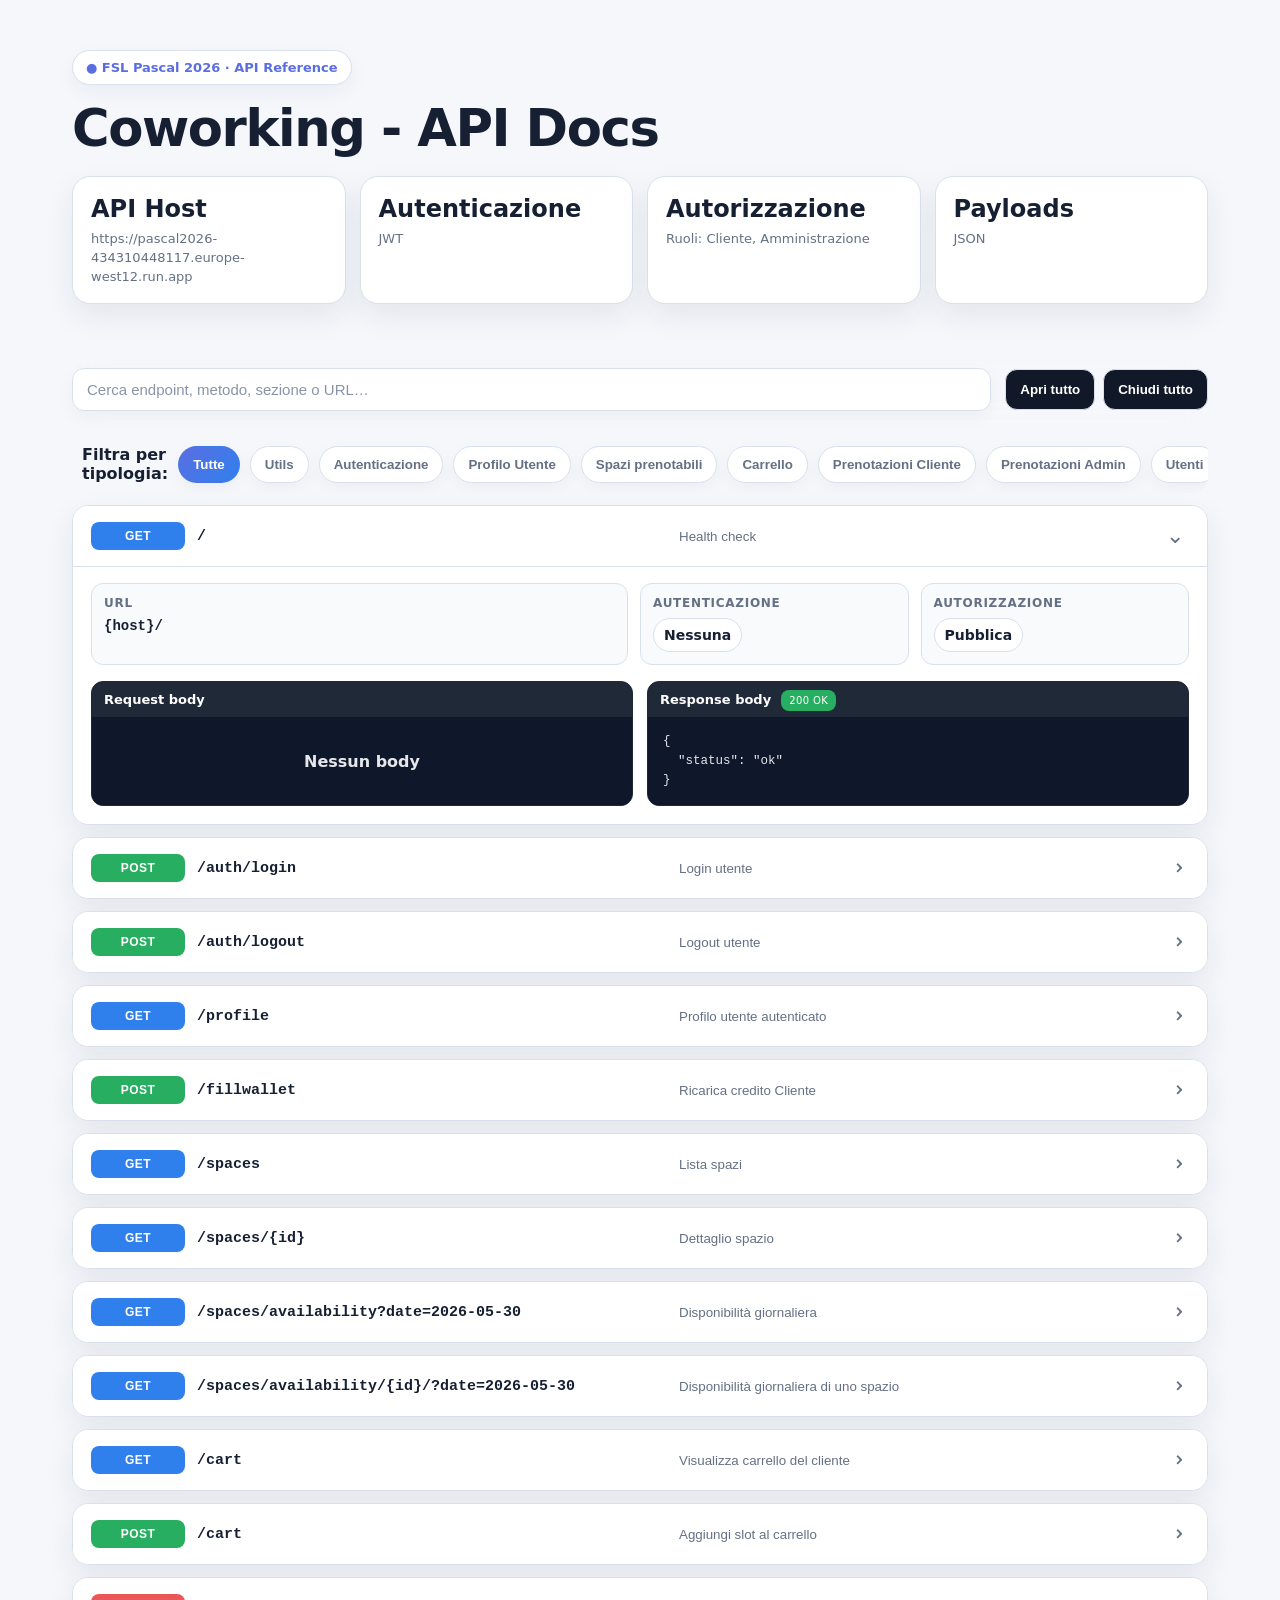
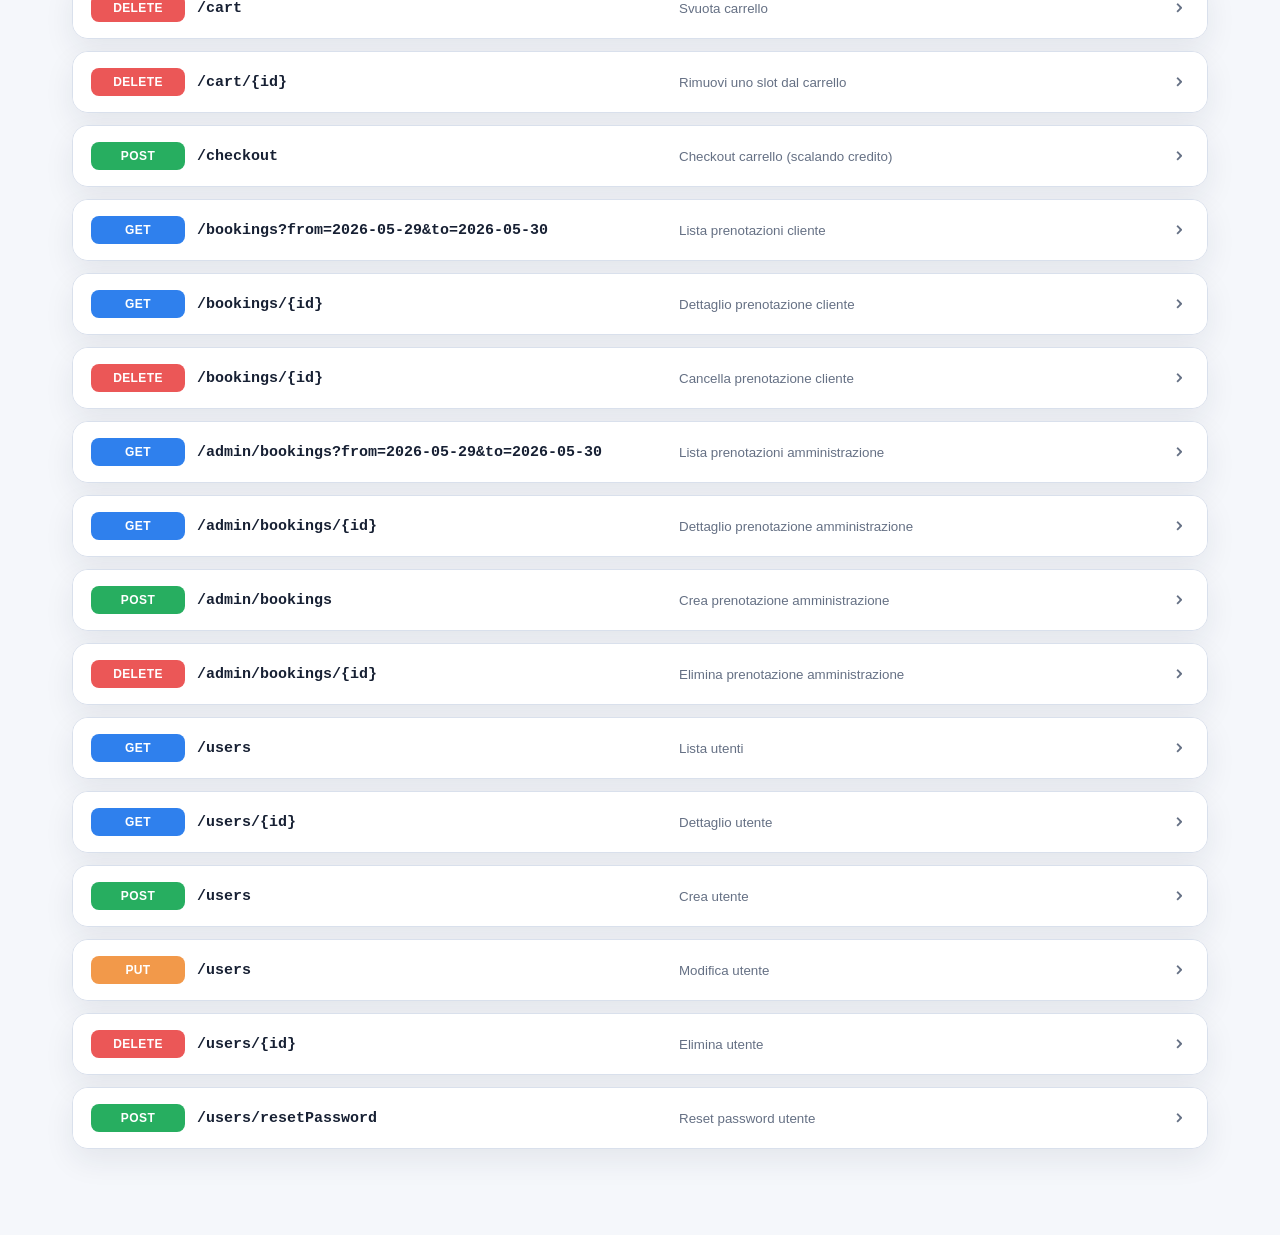
==== commit 1088d74b: "single space availability" ====
--- a/ProjectWork/DocumentazioneAPI.html
+++ b/ProjectWork/DocumentazioneAPI.html
@@ -606,6 +606,54 @@
       </div>
     </article>
     
+        <article class="endpoint-card" data-group="Spazi" data-method="GET" data-search="spazi get /spaces/availability?date=2026-05-30 disponibilità giornaliera">
+      <button class="endpoint-head" aria-expanded="false">
+        <span class="verb get">GET</span>
+        <span class="path">/spaces/availability/{id}/?date=2026-05-30</span>
+        <span class="summary">Disponibilità giornaliera di uno spazio</span>
+        <span class="chev">⌄</span>
+      </button>
+      <div class="endpoint-body">
+        <div class="info-grid">
+          <section class="info-box wide">
+            <div class="label">URL</div>
+            <div class="mono url">{host}/spaces/availability/{id}?date=2026-05-30</div>
+            <div class="mono param">id = spazio di cui restituire la desponibilità</div>
+            <div class="mono param">date = data di cui restituire la desponibilità</div>
+          </section>
+          <section class="info-box">
+            <div class="label">Autenticazione</div>
+            <div class="auth-chip">Bearer JWT</div>
+          </section>
+          <section class="info-box">
+            <div class="label">Autorizzazione</div>
+            <div class="auth-chip">Cliente</div>
+            <div class="auth-chip">Amministrazione</div>
+          </section> 
+        </div>
+        <div class="payload-grid">
+          <section class="payload"><div class="payload-title">Request body</div><div class="empty">Nessun body</div></section>
+          <section class="payload"><div class="payload-title">Response body<span class="response ok">200 OK</span></div><pre><code>
+  {
+    &quot;id&quot;: 1,
+    &quot;name&quot;: &quot;Sala Riunioni Grande&quot;,
+    &quot;people&quot;: 12,
+    &quot;slotPrice&quot;: 40,
+    &quot;type&quot;: &quot;Sala Riunioni&quot;,
+    &quot;slots&quot;: [
+      {
+        &quot;id&quot;: 9,
+        &quot;start&quot;: &quot;2026-05-30T09:00:00&quot;,
+        &quot;end&quot;: &quot;2026-05-30T10:00:00&quot;,
+        &quot;available&quot;: true
+      }
+    ]
+  }
+</code></pre></section>
+        </div>
+      </div>
+    </article>
+
     <article class="endpoint-card" data-group="Carrello" data-method="GET" data-search="carrello get /cart visualizza carrello">
       <button class="endpoint-head" aria-expanded="false">
         <span class="verb get">GET</span>
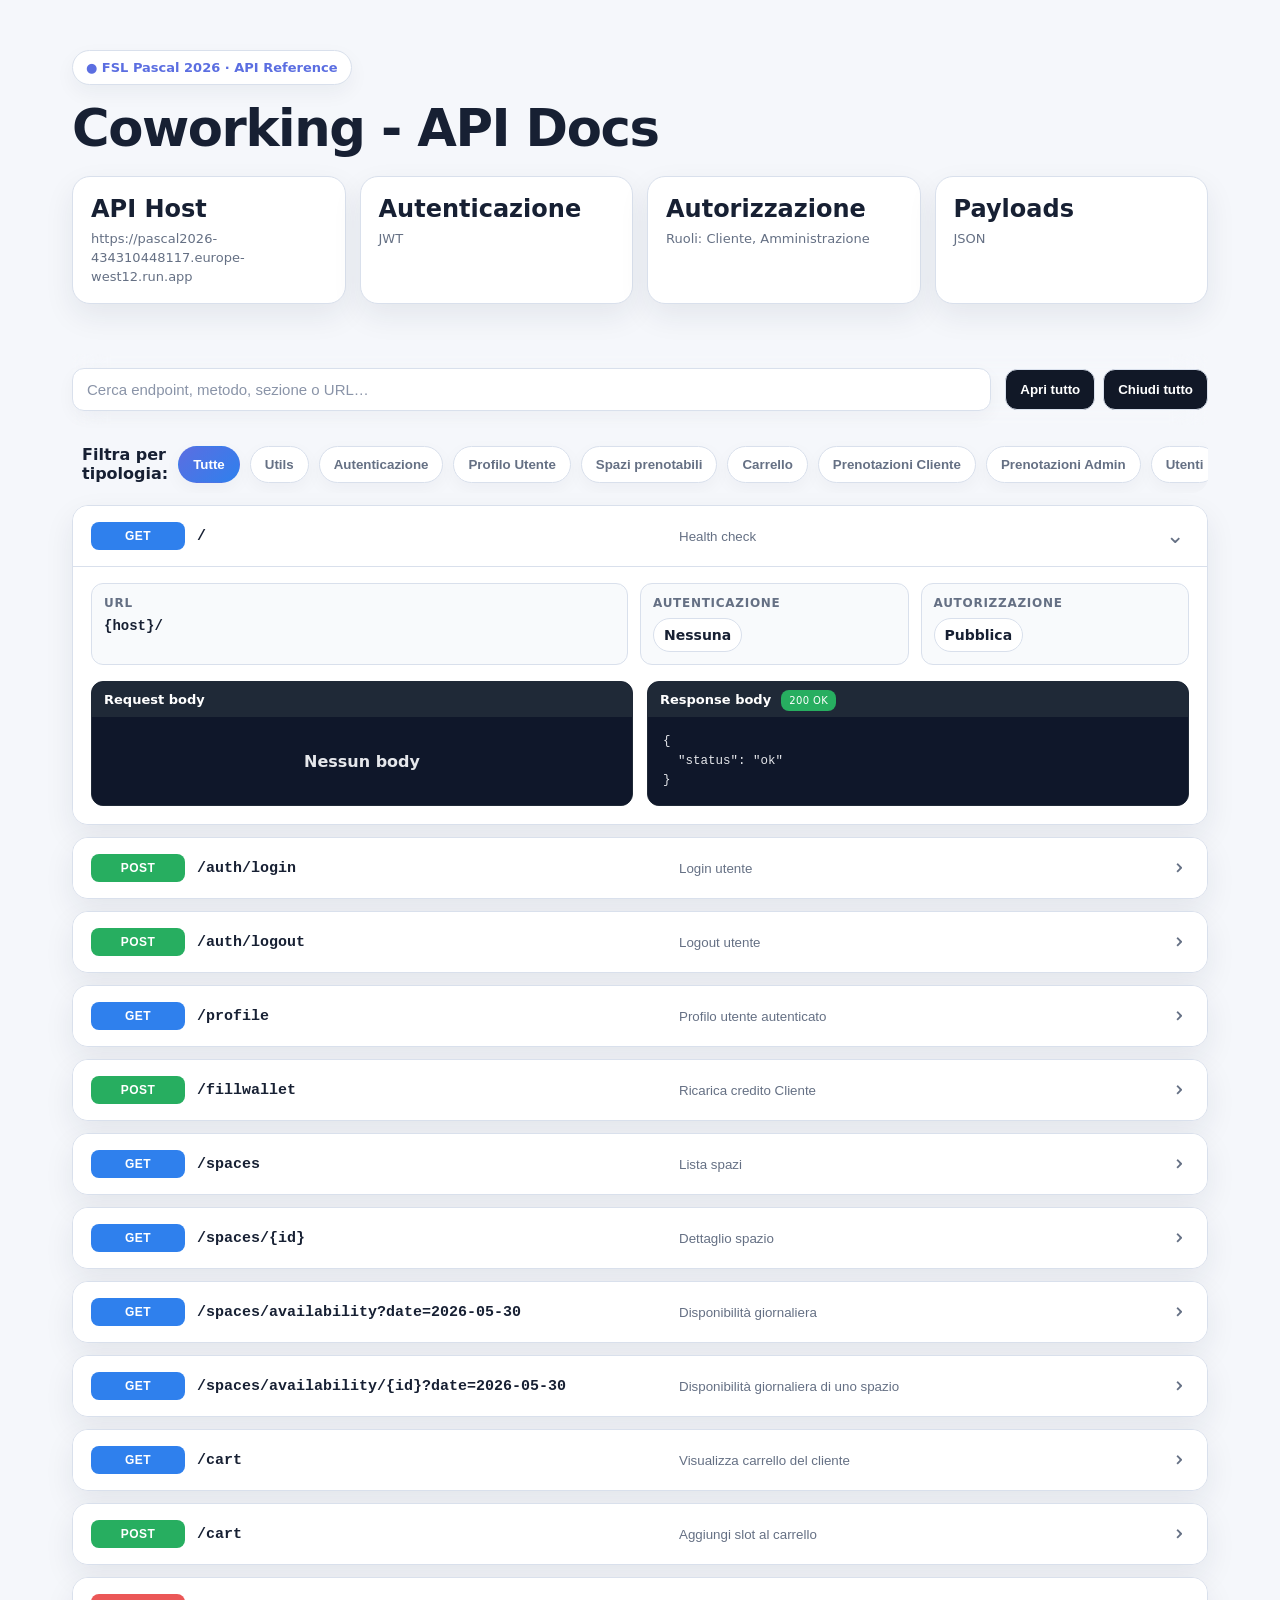
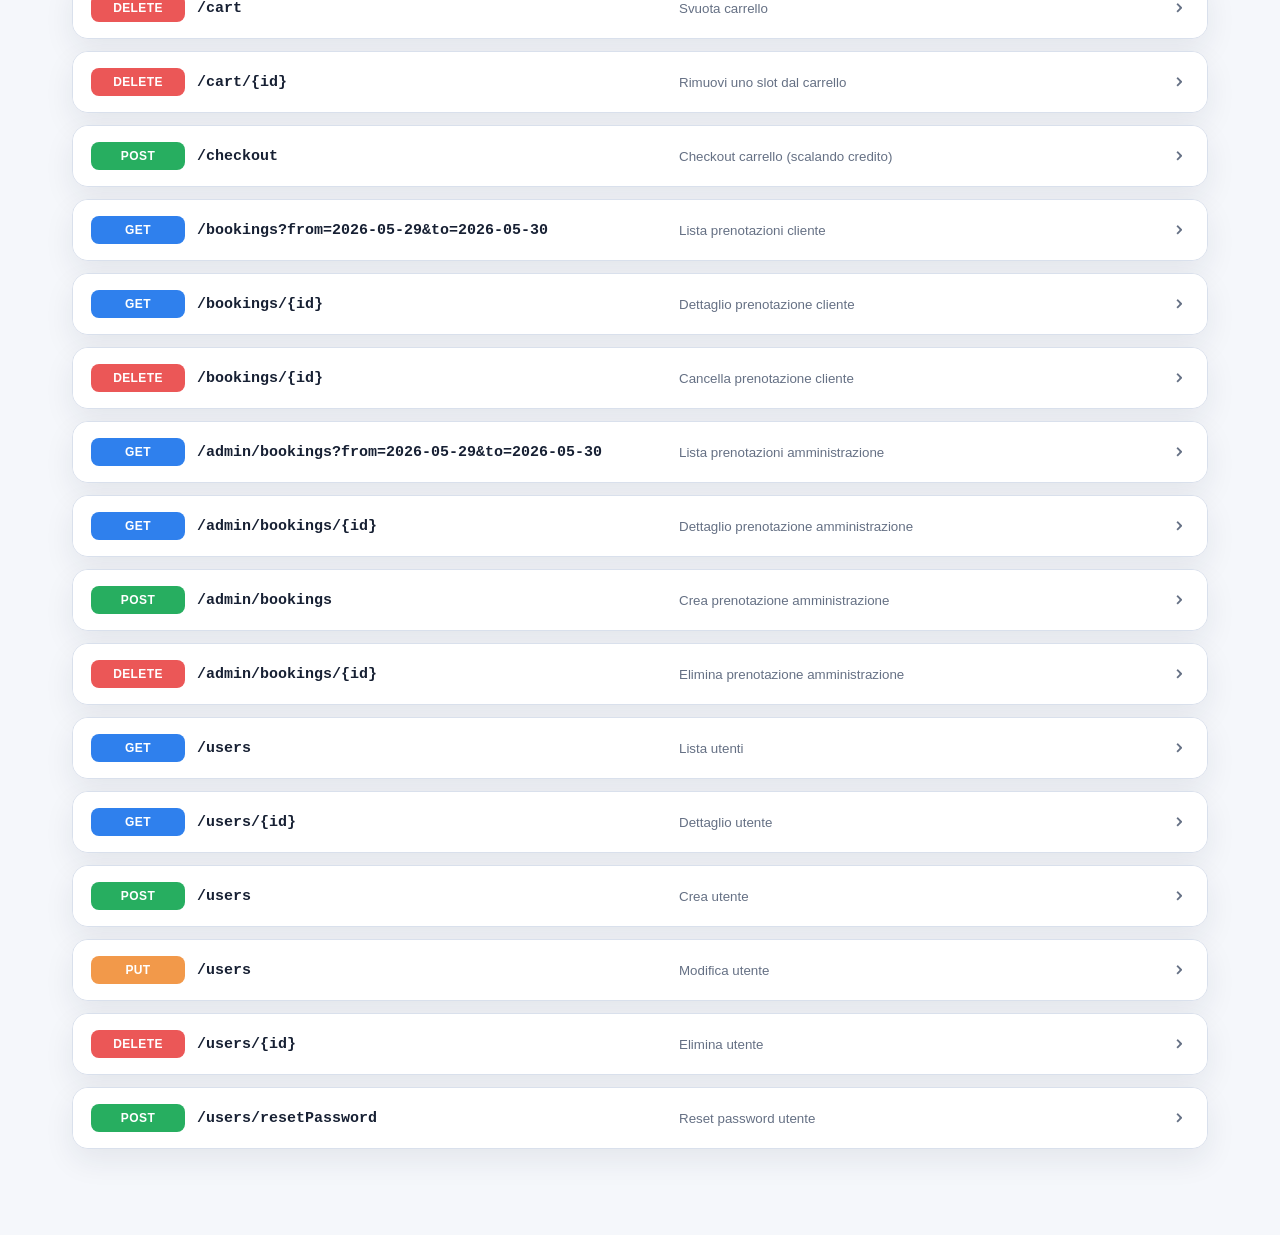
==== commit 1a8417de: "single space availability" ====
--- a/ProjectWork/DocumentazioneAPI.html
+++ b/ProjectWork/DocumentazioneAPI.html
@@ -609,7 +609,7 @@
         <article class="endpoint-card" data-group="Spazi" data-method="GET" data-search="spazi get /spaces/availability?date=2026-05-30 disponibilità giornaliera">
       <button class="endpoint-head" aria-expanded="false">
         <span class="verb get">GET</span>
-        <span class="path">/spaces/availability/{id}/?date=2026-05-30</span>
+        <span class="path">/spaces/availability/{id}?date=2026-05-30</span>
         <span class="summary">Disponibilità giornaliera di uno spazio</span>
         <span class="chev">⌄</span>
       </button>
